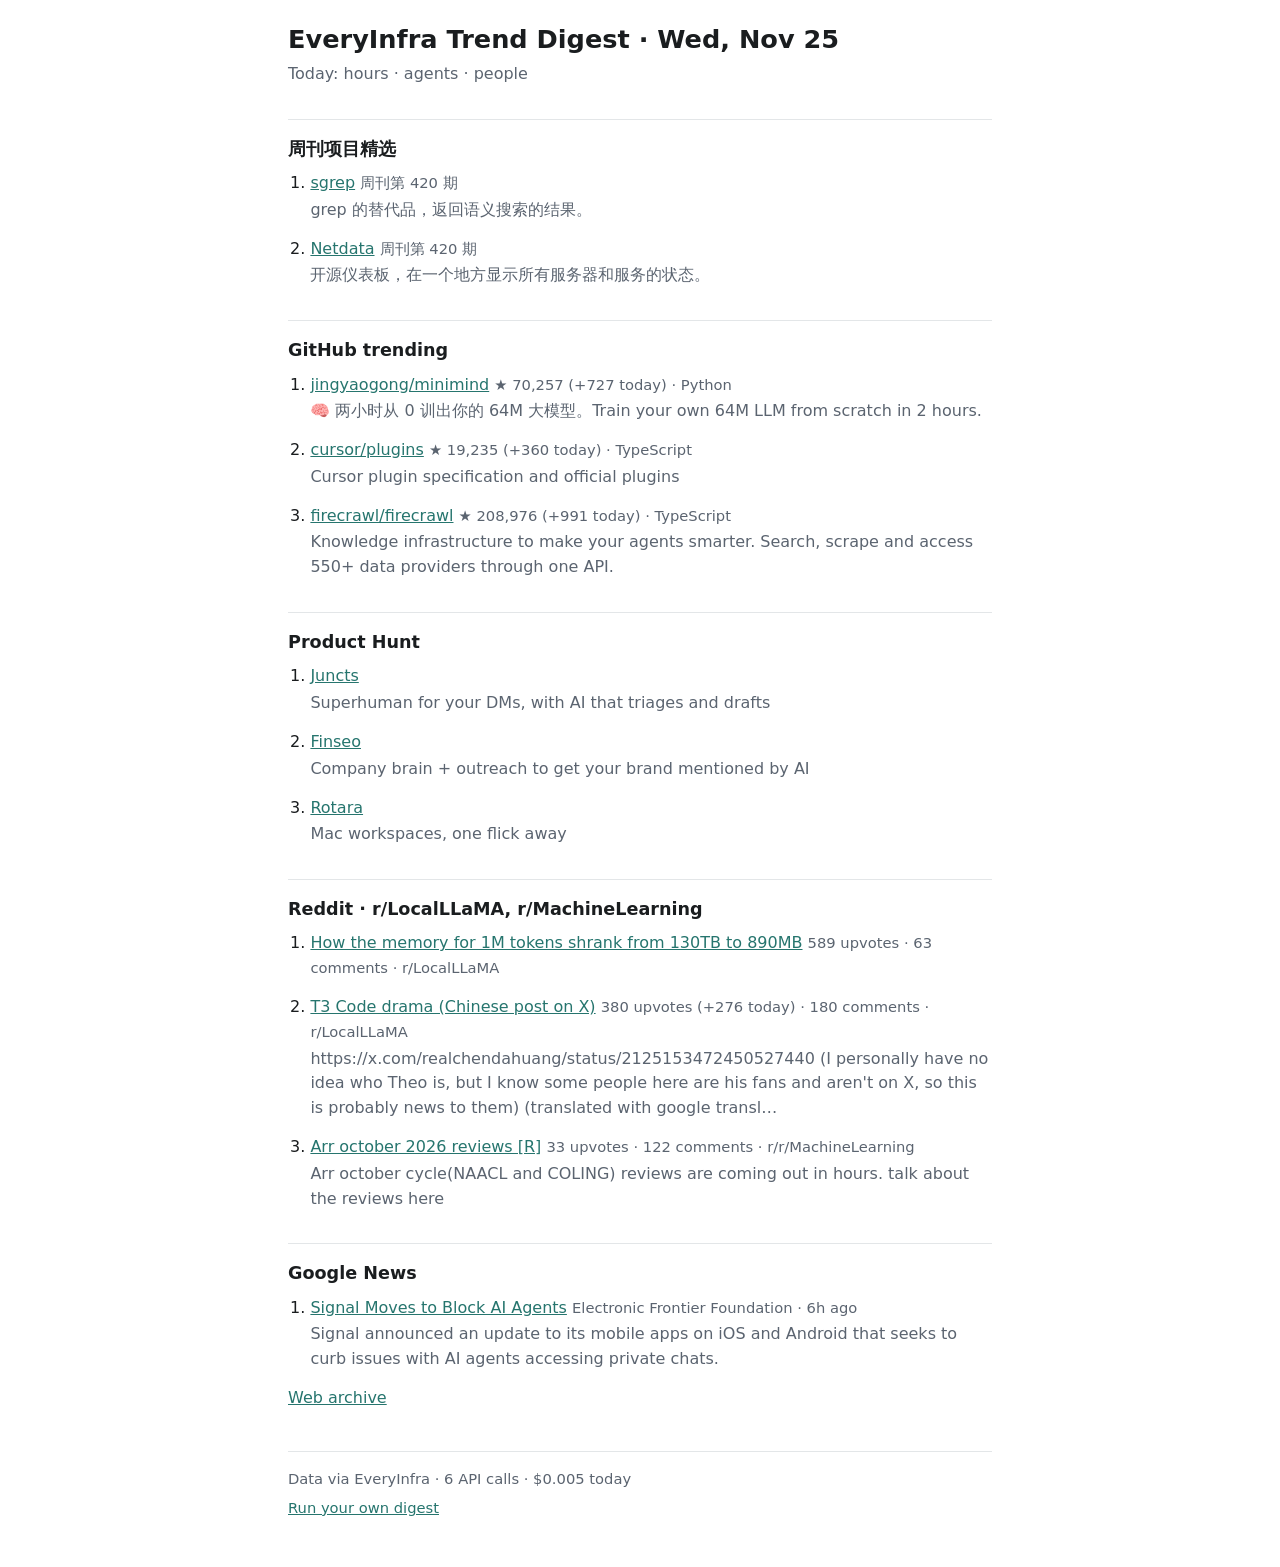
==== docs/archive/2026-11-25.html @ 0723912d "Digest for 2026-11-25" ====
<!doctype html>
<html lang="en">
<head>
<meta charset="utf-8">
<meta name="viewport" content="width=device-width, initial-scale=1">
<title>EveryInfra Trend Digest · Wed, Nov 25</title>
<meta name="description" content="Trend digest for 2026-11-25: hours, agents, people.">
<meta property="og:title" content="EveryInfra Trend Digest · Wed, Nov 25">
<meta property="og:description" content="Trend digest for 2026-11-25: hours, agents, people.">
<link rel="stylesheet" href="../assets/style.css">
</head>
<body>
<main>
<header>
<h1>EveryInfra Trend Digest · Wed, Nov 25</h1>
<p class="keywords">Today: hours · agents · people</p>
</header>
<section id="ruanyf_weekly">
<h2>周刊项目精选</h2>
<ol>
<li><p class="item-title"><a href="https://github.com/arunsupe/semantic-grep" rel="noopener">sgrep</a> <span class="metric">周刊第 420 期</span></p><p class="summary">grep 的替代品，返回语义搜索的结果。</p></li>
<li><p class="item-title"><a href="https://github.com/netdata/netdata" rel="noopener">Netdata</a> <span class="metric">周刊第 420 期</span></p><p class="summary">开源仪表板，在一个地方显示所有服务器和服务的状态。</p></li>
</ol>
</section>
<section id="github">
<h2>GitHub trending</h2>
<ol>
<li><p class="item-title"><a href="https://github.com/jingyaogong/minimind" rel="noopener">jingyaogong/minimind</a> <span class="metric">★ 70,257 (+727 today) · Python</span></p><p class="summary">🧠 两小时从 0 训出你的 64M 大模型。Train your own 64M LLM from scratch in 2 hours.</p></li>
<li><p class="item-title"><a href="https://github.com/cursor/plugins" rel="noopener">cursor/plugins</a> <span class="metric">★ 19,235 (+360 today) · TypeScript</span></p><p class="summary">Cursor plugin specification and official plugins</p></li>
<li><p class="item-title"><a href="https://github.com/firecrawl/firecrawl" rel="noopener">firecrawl/firecrawl</a> <span class="metric">★ 208,976 (+991 today) · TypeScript</span></p><p class="summary">Knowledge infrastructure to make your agents smarter. Search, scrape and access 550+ data providers through one API.</p></li>
</ol>
</section>
<section id="producthunt">
<h2>Product Hunt</h2>
<ol>
<li><p class="item-title"><a href="https://www.producthunt.com/products/juncts" rel="noopener">Juncts</a></p><p class="summary">Superhuman for your DMs, with AI that triages and drafts</p></li>
<li><p class="item-title"><a href="https://www.producthunt.com/products/finseo-ai" rel="noopener">Finseo</a></p><p class="summary">Company brain + outreach to get your brand mentioned by AI</p></li>
<li><p class="item-title"><a href="https://www.producthunt.com/products/rotara" rel="noopener">Rotara</a></p><p class="summary">Mac workspaces, one flick away</p></li>
</ol>
</section>
<section id="reddit">
<h2>Reddit · r/LocalLLaMA, r/MachineLearning</h2>
<ol>
<li><p class="item-title"><a href="https://www.reddit.com/r/LocalLLaMA/comments/1y4kikk/how_the_memory_for_1m_tokens_shrank_from_130tb_to/" rel="noopener">How the memory for 1M tokens shrank from 130TB to 890MB</a> <span class="metric">589 upvotes · 63 comments · r/LocalLLaMA</span></p></li>
<li><p class="item-title"><a href="https://www.reddit.com/r/LocalLLaMA/comments/1y4atw3/t3_code_drama_chinese_post_on_x/" rel="noopener">T3 Code drama (Chinese post on X)</a> <span class="metric">380 upvotes (+276 today) · 180 comments · r/LocalLLaMA</span></p><p class="summary">https://x.com/realchendahuang/status/2125153472450527440 (I personally have no idea who Theo is, but I know some people here are his fans and aren&#x27;t on X, so this is probably news to them) (translated with google transl…</p></li>
<li><p class="item-title"><a href="https://www.reddit.com/r/MachineLearning/comments/1y483vx/arr_october_2026_reviews_r/" rel="noopener">Arr october 2026 reviews [R]</a> <span class="metric">33 upvotes · 122 comments · r/r/MachineLearning</span></p><p class="summary">Arr october cycle(NAACL and COLING) reviews are coming out in hours. talk about the reviews here</p></li>
</ol>
</section>
<section id="google_news">
<h2>Google News</h2>
<ol>
<li><p class="item-title"><a href="https://www.eff.org/deeplinks/2026/11/signal-now-blocks-ai-agents" rel="noopener">Signal Moves to Block AI Agents</a> <span class="metric">Electronic Frontier Foundation · 6h ago</span></p><p class="summary">Signal announced an update to its mobile apps on iOS and Android that seeks to curb issues with AI agents accessing private chats.</p></li>
</ol>
</section>
<nav class="archive"><a href="../index.html">Web archive</a></nav>
<footer>
<p>Data via EveryInfra · 6 API calls · $0.005 today</p>
<p><a href="https://github.com/everyinfra/trend-digest?utm_source=web-digest" rel="noopener">Run your own digest</a></p>
</footer>
</main>
</body>
</html>
---- docs/assets/style.css ----
:root {
  color-scheme: light dark;
  --bg: #ffffff;
  --text: #1a1d1f;
  --muted: #5b6470;
  --accent: #26756e;
  --line: #e3e6e8;
}
@media (prefers-color-scheme: dark) {
  :root {
    --bg: #111418;
    --text: #e6e8ea;
    --muted: #9aa3ad;
    --accent: #3fbfb4;
    --line: #2a2f35;
  }
}
* { box-sizing: border-box; }
body {
  margin: 0;
  background: var(--bg);
  color: var(--text);
  font: 16px/1.55 system-ui, -apple-system, "Segoe UI", Roboto, "PingFang SC", "Microsoft YaHei", sans-serif;
}
main { max-width: 46rem; margin: 0 auto; padding: 24px 16px 48px; overflow-wrap: anywhere; }
h1 { font-size: 1.6rem; line-height: 1.25; margin: 0 0 6px; }
h2 { font-size: 1.1rem; margin: 32px 0 8px; padding-top: 16px; border-top: 1px solid var(--line); }
a { color: var(--accent); }
ol, ul { padding-left: 1.4rem; margin: 0; }
li { margin: 0 0 14px; }
p { margin: 0; }
.keywords, .metric, .summary, footer { color: var(--muted); }
.metric { font-size: 0.92em; white-space: normal; }
.summary, .why { margin-top: 2px; }
.archive ul { list-style: none; padding: 0; }
footer { margin-top: 40px; padding-top: 16px; border-top: 1px solid var(--line); font-size: 0.92em; }
footer p + p { margin-top: 6px; }
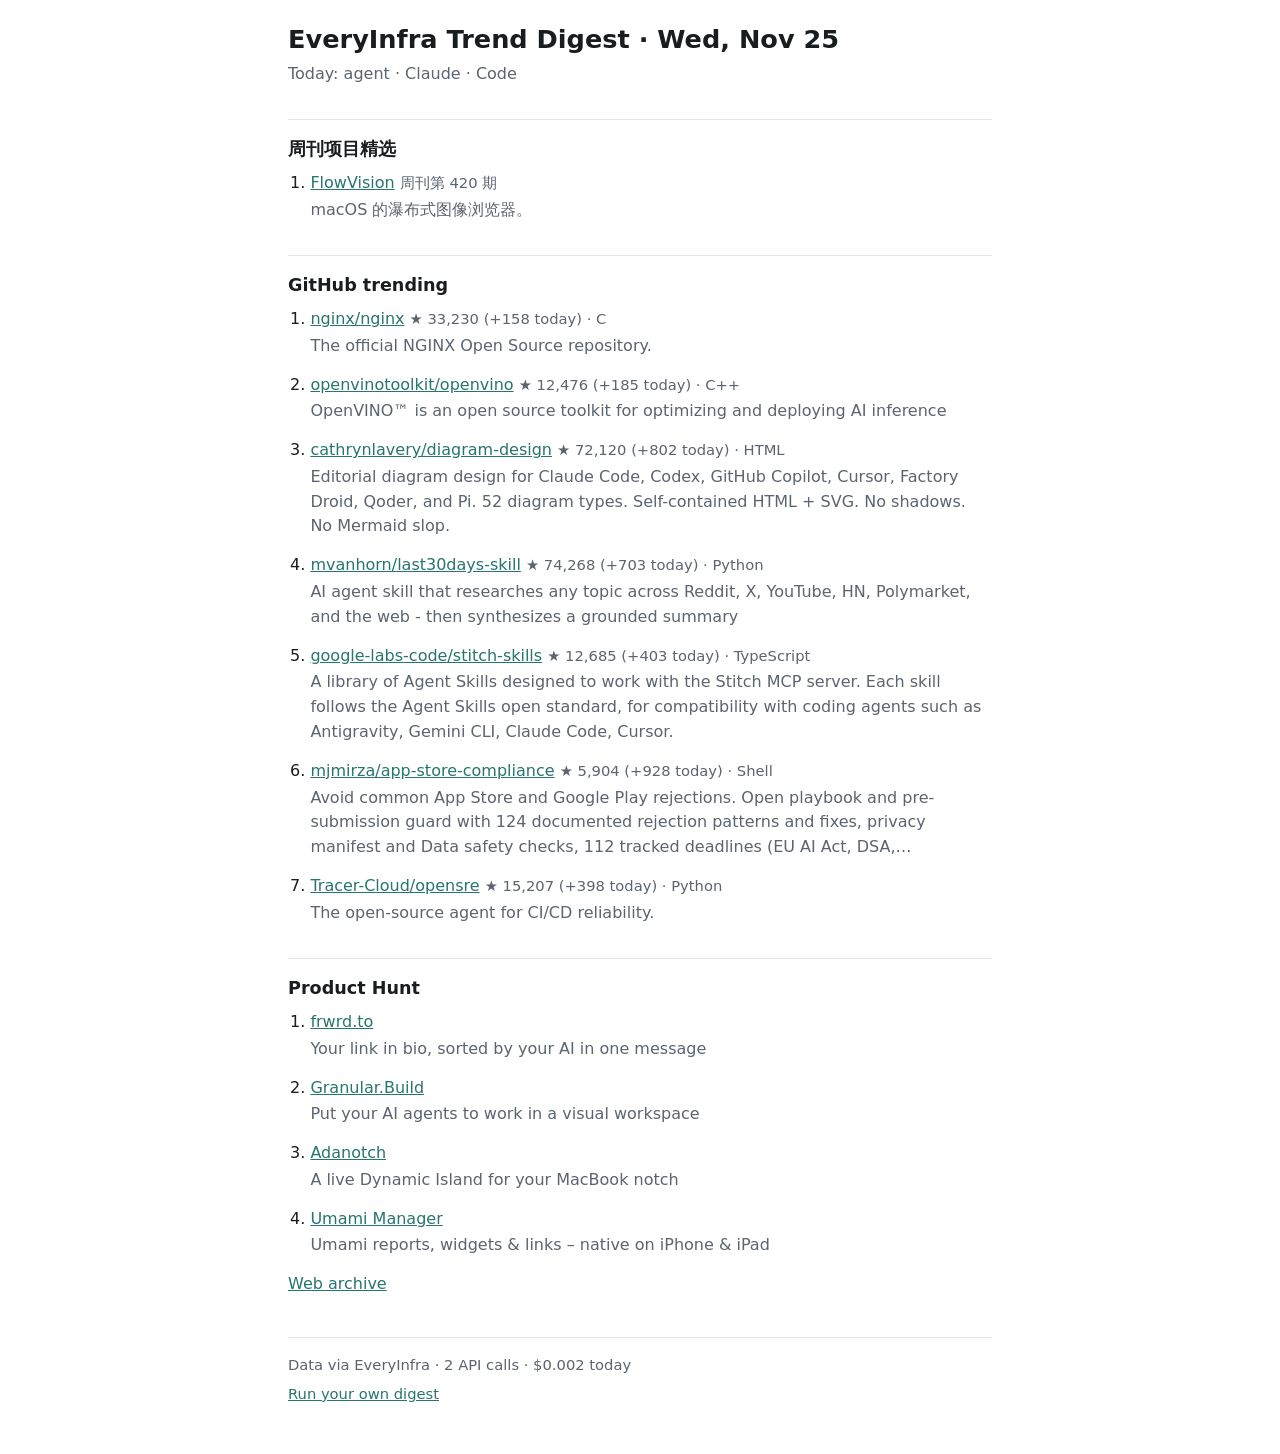
==== commit f97324a6: "Digest for 2026-11-25" ====
--- a/docs/archive/2026-11-25.html
+++ b/docs/archive/2026-11-25.html
@@ -4,57 +4,47 @@
 <meta charset="utf-8">
 <meta name="viewport" content="width=device-width, initial-scale=1">
 <title>EveryInfra Trend Digest · Wed, Nov 25</title>
-<meta name="description" content="Trend digest for 2026-11-25: hours, agents, people.">
+<meta name="description" content="Trend digest for 2026-11-25: agent, Claude, Code.">
 <meta property="og:title" content="EveryInfra Trend Digest · Wed, Nov 25">
-<meta property="og:description" content="Trend digest for 2026-11-25: hours, agents, people.">
+<meta property="og:description" content="Trend digest for 2026-11-25: agent, Claude, Code.">
 <link rel="stylesheet" href="../assets/style.css">
 </head>
 <body>
 <main>
 <header>
 <h1>EveryInfra Trend Digest · Wed, Nov 25</h1>
-<p class="keywords">Today: hours · agents · people</p>
+<p class="keywords">Today: agent · Claude · Code</p>
 </header>
 <section id="ruanyf_weekly">
 <h2>周刊项目精选</h2>
 <ol>
-<li><p class="item-title"><a href="https://github.com/arunsupe/semantic-grep" rel="noopener">sgrep</a> <span class="metric">周刊第 420 期</span></p><p class="summary">grep 的替代品，返回语义搜索的结果。</p></li>
-<li><p class="item-title"><a href="https://github.com/netdata/netdata" rel="noopener">Netdata</a> <span class="metric">周刊第 420 期</span></p><p class="summary">开源仪表板，在一个地方显示所有服务器和服务的状态。</p></li>
+<li><p class="item-title"><a href="https://github.com/netdcy/flowvision" rel="noopener">FlowVision</a> <span class="metric">周刊第 420 期</span></p><p class="summary">macOS 的瀑布式图像浏览器。</p></li>
 </ol>
 </section>
 <section id="github">
 <h2>GitHub trending</h2>
 <ol>
-<li><p class="item-title"><a href="https://github.com/jingyaogong/minimind" rel="noopener">jingyaogong/minimind</a> <span class="metric">★ 70,257 (+727 today) · Python</span></p><p class="summary">🧠 两小时从 0 训出你的 64M 大模型。Train your own 64M LLM from scratch in 2 hours.</p></li>
-<li><p class="item-title"><a href="https://github.com/cursor/plugins" rel="noopener">cursor/plugins</a> <span class="metric">★ 19,235 (+360 today) · TypeScript</span></p><p class="summary">Cursor plugin specification and official plugins</p></li>
-<li><p class="item-title"><a href="https://github.com/firecrawl/firecrawl" rel="noopener">firecrawl/firecrawl</a> <span class="metric">★ 208,976 (+991 today) · TypeScript</span></p><p class="summary">Knowledge infrastructure to make your agents smarter. Search, scrape and access 550+ data providers through one API.</p></li>
+<li><p class="item-title"><a href="https://github.com/nginx/nginx" rel="noopener">nginx/nginx</a> <span class="metric">★ 33,230 (+158 today) · C</span></p><p class="summary">The official NGINX Open Source repository.</p></li>
+<li><p class="item-title"><a href="https://github.com/openvinotoolkit/openvino" rel="noopener">openvinotoolkit/openvino</a> <span class="metric">★ 12,476 (+185 today) · C++</span></p><p class="summary">OpenVINO™ is an open source toolkit for optimizing and deploying AI inference</p></li>
+<li><p class="item-title"><a href="https://github.com/cathrynlavery/diagram-design" rel="noopener">cathrynlavery/diagram-design</a> <span class="metric">★ 72,120 (+802 today) · HTML</span></p><p class="summary">Editorial diagram design for Claude Code, Codex, GitHub Copilot, Cursor, Factory Droid, Qoder, and Pi. 52 diagram types. Self-contained HTML + SVG. No shadows. No Mermaid slop.</p></li>
+<li><p class="item-title"><a href="https://github.com/mvanhorn/last30days-skill" rel="noopener">mvanhorn/last30days-skill</a> <span class="metric">★ 74,268 (+703 today) · Python</span></p><p class="summary">AI agent skill that researches any topic across Reddit, X, YouTube, HN, Polymarket, and the web - then synthesizes a grounded summary</p></li>
+<li><p class="item-title"><a href="https://github.com/google-labs-code/stitch-skills" rel="noopener">google-labs-code/stitch-skills</a> <span class="metric">★ 12,685 (+403 today) · TypeScript</span></p><p class="summary">A library of Agent Skills designed to work with the Stitch MCP server. Each skill follows the Agent Skills open standard, for compatibility with coding agents such as Antigravity, Gemini CLI, Claude Code, Cursor.</p></li>
+<li><p class="item-title"><a href="https://github.com/mjmirza/app-store-compliance" rel="noopener">mjmirza/app-store-compliance</a> <span class="metric">★ 5,904 (+928 today) · Shell</span></p><p class="summary">Avoid common App Store and Google Play rejections. Open playbook and pre-submission guard with 124 documented rejection patterns and fixes, privacy manifest and Data safety checks, 112 tracked deadlines (EU AI Act, DSA,…</p></li>
+<li><p class="item-title"><a href="https://github.com/Tracer-Cloud/opensre" rel="noopener">Tracer-Cloud/opensre</a> <span class="metric">★ 15,207 (+398 today) · Python</span></p><p class="summary">The open-source agent for CI/CD reliability.</p></li>
 </ol>
 </section>
 <section id="producthunt">
 <h2>Product Hunt</h2>
 <ol>
-<li><p class="item-title"><a href="https://www.producthunt.com/products/juncts" rel="noopener">Juncts</a></p><p class="summary">Superhuman for your DMs, with AI that triages and drafts</p></li>
-<li><p class="item-title"><a href="https://www.producthunt.com/products/finseo-ai" rel="noopener">Finseo</a></p><p class="summary">Company brain + outreach to get your brand mentioned by AI</p></li>
-<li><p class="item-title"><a href="https://www.producthunt.com/products/rotara" rel="noopener">Rotara</a></p><p class="summary">Mac workspaces, one flick away</p></li>
-</ol>
-</section>
-<section id="reddit">
-<h2>Reddit · r/LocalLLaMA, r/MachineLearning</h2>
-<ol>
-<li><p class="item-title"><a href="https://www.reddit.com/r/LocalLLaMA/comments/1y4kikk/how_the_memory_for_1m_tokens_shrank_from_130tb_to/" rel="noopener">How the memory for 1M tokens shrank from 130TB to 890MB</a> <span class="metric">589 upvotes · 63 comments · r/LocalLLaMA</span></p></li>
-<li><p class="item-title"><a href="https://www.reddit.com/r/LocalLLaMA/comments/1y4atw3/t3_code_drama_chinese_post_on_x/" rel="noopener">T3 Code drama (Chinese post on X)</a> <span class="metric">380 upvotes (+276 today) · 180 comments · r/LocalLLaMA</span></p><p class="summary">https://x.com/realchendahuang/status/2125153472450527440 (I personally have no idea who Theo is, but I know some people here are his fans and aren&#x27;t on X, so this is probably news to them) (translated with google transl…</p></li>
-<li><p class="item-title"><a href="https://www.reddit.com/r/MachineLearning/comments/1y483vx/arr_october_2026_reviews_r/" rel="noopener">Arr october 2026 reviews [R]</a> <span class="metric">33 upvotes · 122 comments · r/r/MachineLearning</span></p><p class="summary">Arr october cycle(NAACL and COLING) reviews are coming out in hours. talk about the reviews here</p></li>
-</ol>
-</section>
-<section id="google_news">
-<h2>Google News</h2>
-<ol>
-<li><p class="item-title"><a href="https://www.eff.org/deeplinks/2026/11/signal-now-blocks-ai-agents" rel="noopener">Signal Moves to Block AI Agents</a> <span class="metric">Electronic Frontier Foundation · 6h ago</span></p><p class="summary">Signal announced an update to its mobile apps on iOS and Android that seeks to curb issues with AI agents accessing private chats.</p></li>
+<li><p class="item-title"><a href="https://www.producthunt.com/products/frwrd-to" rel="noopener">frwrd.to</a></p><p class="summary">Your link in bio, sorted by your AI in one message</p></li>
+<li><p class="item-title"><a href="https://www.producthunt.com/products/granular-build" rel="noopener">Granular.Build</a></p><p class="summary">Put your AI agents to work in a visual workspace</p></li>
+<li><p class="item-title"><a href="https://www.producthunt.com/products/adanotch" rel="noopener">Adanotch</a></p><p class="summary">A live Dynamic Island for your MacBook notch</p></li>
+<li><p class="item-title"><a href="https://www.producthunt.com/products/umami-manager" rel="noopener">Umami Manager</a></p><p class="summary">Umami reports, widgets &amp; links – native on iPhone &amp; iPad</p></li>
 </ol>
 </section>
 <nav class="archive"><a href="../index.html">Web archive</a></nav>
 <footer>
-<p>Data via EveryInfra · 6 API calls · $0.005 today</p>
+<p>Data via EveryInfra · 2 API calls · $0.002 today</p>
 <p><a href="https://github.com/everyinfra/trend-digest?utm_source=web-digest" rel="noopener">Run your own digest</a></p>
 </footer>
 </main>
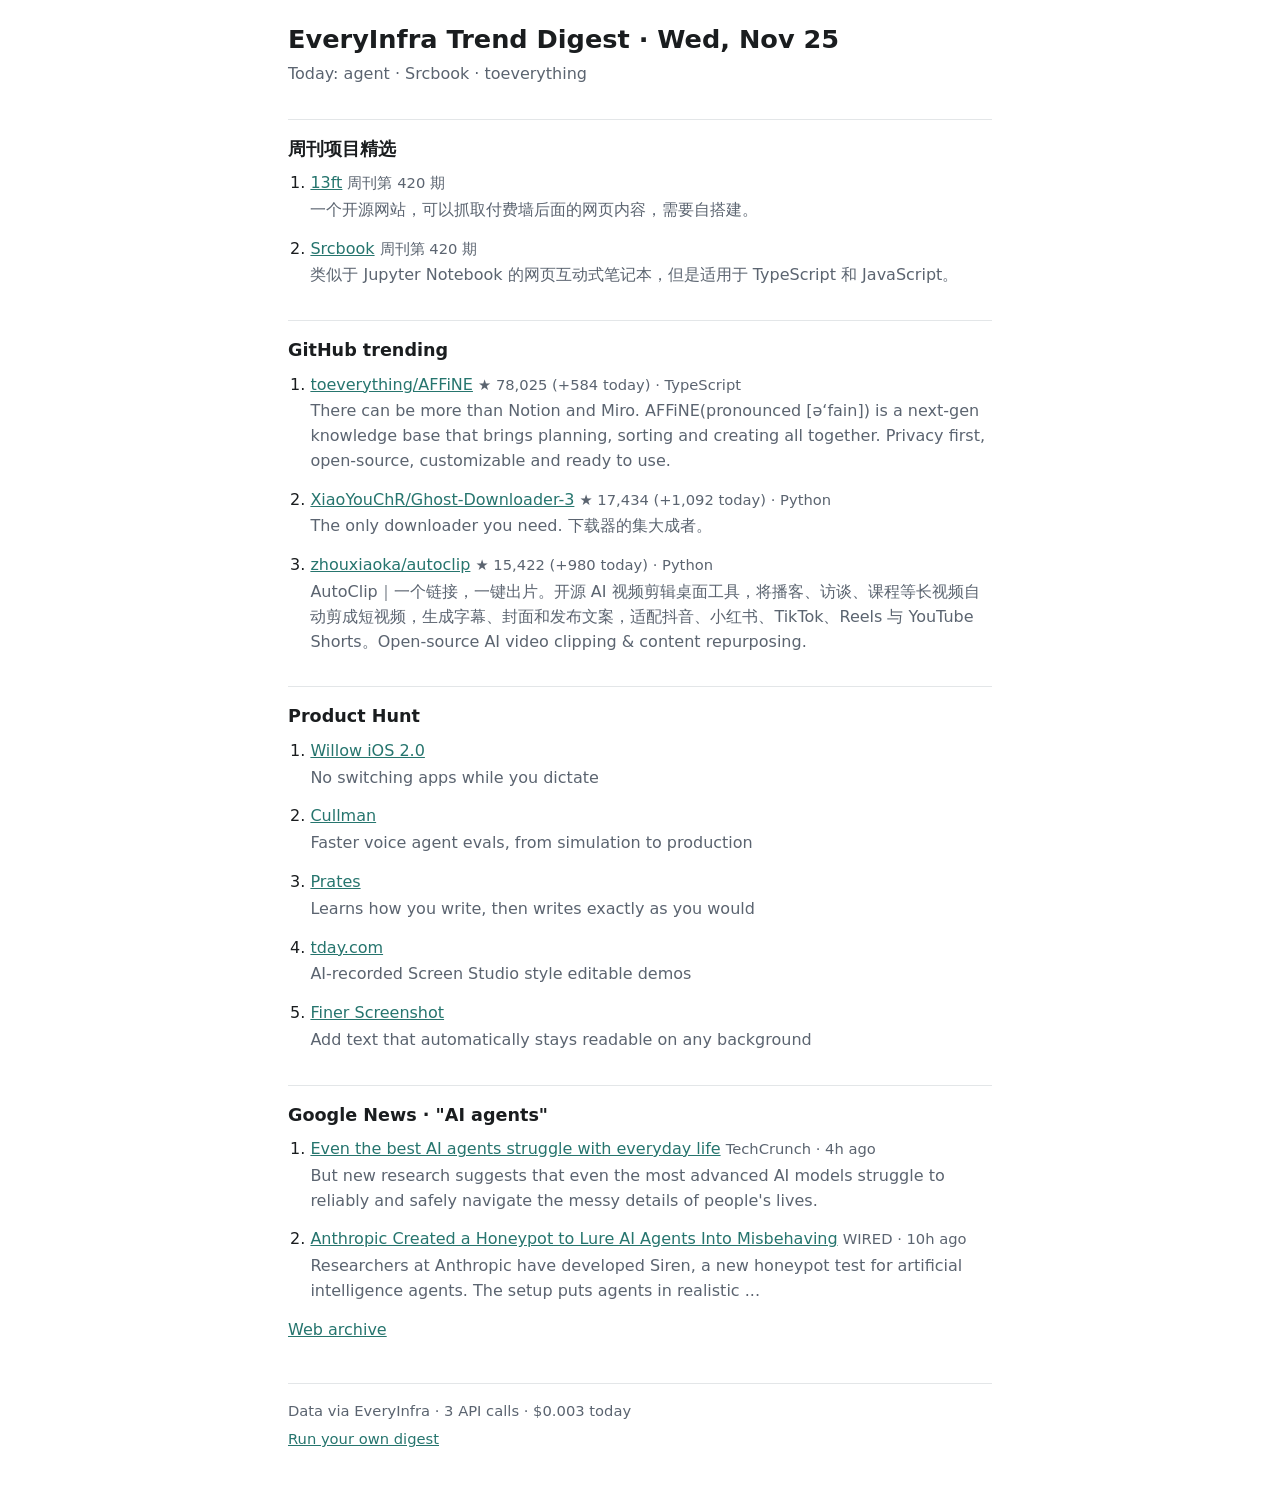
==== commit 896c544a: "Digest for 2026-11-25" ====
--- a/docs/archive/2026-11-25.html
+++ b/docs/archive/2026-11-25.html
@@ -4,47 +4,52 @@
 <meta charset="utf-8">
 <meta name="viewport" content="width=device-width, initial-scale=1">
 <title>EveryInfra Trend Digest · Wed, Nov 25</title>
-<meta name="description" content="Trend digest for 2026-11-25: agent, Claude, Code.">
+<meta name="description" content="Trend digest for 2026-11-25: agent, Srcbook, toeverything.">
 <meta property="og:title" content="EveryInfra Trend Digest · Wed, Nov 25">
-<meta property="og:description" content="Trend digest for 2026-11-25: agent, Claude, Code.">
+<meta property="og:description" content="Trend digest for 2026-11-25: agent, Srcbook, toeverything.">
 <link rel="stylesheet" href="../assets/style.css">
 </head>
 <body>
 <main>
 <header>
 <h1>EveryInfra Trend Digest · Wed, Nov 25</h1>
-<p class="keywords">Today: agent · Claude · Code</p>
+<p class="keywords">Today: agent · Srcbook · toeverything</p>
 </header>
 <section id="ruanyf_weekly">
 <h2>周刊项目精选</h2>
 <ol>
-<li><p class="item-title"><a href="https://github.com/netdcy/flowvision" rel="noopener">FlowVision</a> <span class="metric">周刊第 420 期</span></p><p class="summary">macOS 的瀑布式图像浏览器。</p></li>
+<li><p class="item-title"><a href="https://github.com/wasi-master/13ft" rel="noopener">13ft</a> <span class="metric">周刊第 420 期</span></p><p class="summary">一个开源网站，可以抓取付费墙后面的网页内容，需要自搭建。</p></li>
+<li><p class="item-title"><a href="https://github.com/srcbookdev/srcbook" rel="noopener">Srcbook</a> <span class="metric">周刊第 420 期</span></p><p class="summary">类似于 Jupyter Notebook 的网页互动式笔记本，但是适用于 TypeScript 和 JavaScript。</p></li>
 </ol>
 </section>
 <section id="github">
 <h2>GitHub trending</h2>
 <ol>
-<li><p class="item-title"><a href="https://github.com/nginx/nginx" rel="noopener">nginx/nginx</a> <span class="metric">★ 33,230 (+158 today) · C</span></p><p class="summary">The official NGINX Open Source repository.</p></li>
-<li><p class="item-title"><a href="https://github.com/openvinotoolkit/openvino" rel="noopener">openvinotoolkit/openvino</a> <span class="metric">★ 12,476 (+185 today) · C++</span></p><p class="summary">OpenVINO™ is an open source toolkit for optimizing and deploying AI inference</p></li>
-<li><p class="item-title"><a href="https://github.com/cathrynlavery/diagram-design" rel="noopener">cathrynlavery/diagram-design</a> <span class="metric">★ 72,120 (+802 today) · HTML</span></p><p class="summary">Editorial diagram design for Claude Code, Codex, GitHub Copilot, Cursor, Factory Droid, Qoder, and Pi. 52 diagram types. Self-contained HTML + SVG. No shadows. No Mermaid slop.</p></li>
-<li><p class="item-title"><a href="https://github.com/mvanhorn/last30days-skill" rel="noopener">mvanhorn/last30days-skill</a> <span class="metric">★ 74,268 (+703 today) · Python</span></p><p class="summary">AI agent skill that researches any topic across Reddit, X, YouTube, HN, Polymarket, and the web - then synthesizes a grounded summary</p></li>
-<li><p class="item-title"><a href="https://github.com/google-labs-code/stitch-skills" rel="noopener">google-labs-code/stitch-skills</a> <span class="metric">★ 12,685 (+403 today) · TypeScript</span></p><p class="summary">A library of Agent Skills designed to work with the Stitch MCP server. Each skill follows the Agent Skills open standard, for compatibility with coding agents such as Antigravity, Gemini CLI, Claude Code, Cursor.</p></li>
-<li><p class="item-title"><a href="https://github.com/mjmirza/app-store-compliance" rel="noopener">mjmirza/app-store-compliance</a> <span class="metric">★ 5,904 (+928 today) · Shell</span></p><p class="summary">Avoid common App Store and Google Play rejections. Open playbook and pre-submission guard with 124 documented rejection patterns and fixes, privacy manifest and Data safety checks, 112 tracked deadlines (EU AI Act, DSA,…</p></li>
-<li><p class="item-title"><a href="https://github.com/Tracer-Cloud/opensre" rel="noopener">Tracer-Cloud/opensre</a> <span class="metric">★ 15,207 (+398 today) · Python</span></p><p class="summary">The open-source agent for CI/CD reliability.</p></li>
+<li><p class="item-title"><a href="https://github.com/toeverything/AFFiNE" rel="noopener">toeverything/AFFiNE</a> <span class="metric">★ 78,025 (+584 today) · TypeScript</span></p><p class="summary">There can be more than Notion and Miro. AFFiNE(pronounced [ə‘fain]) is a next-gen knowledge base that brings planning, sorting and creating all together. Privacy first, open-source, customizable and ready to use.</p></li>
+<li><p class="item-title"><a href="https://github.com/XiaoYouChR/Ghost-Downloader-3" rel="noopener">XiaoYouChR/Ghost-Downloader-3</a> <span class="metric">★ 17,434 (+1,092 today) · Python</span></p><p class="summary">The only downloader you need. 下载器的集大成者。</p></li>
+<li><p class="item-title"><a href="https://github.com/zhouxiaoka/autoclip" rel="noopener">zhouxiaoka/autoclip</a> <span class="metric">★ 15,422 (+980 today) · Python</span></p><p class="summary">AutoClip｜一个链接，一键出片。开源 AI 视频剪辑桌面工具，将播客、访谈、课程等长视频自动剪成短视频，生成字幕、封面和发布文案，适配抖音、小红书、TikTok、Reels 与 YouTube Shorts。Open-source AI video clipping &amp; content repurposing.</p></li>
 </ol>
 </section>
 <section id="producthunt">
 <h2>Product Hunt</h2>
 <ol>
-<li><p class="item-title"><a href="https://www.producthunt.com/products/frwrd-to" rel="noopener">frwrd.to</a></p><p class="summary">Your link in bio, sorted by your AI in one message</p></li>
-<li><p class="item-title"><a href="https://www.producthunt.com/products/granular-build" rel="noopener">Granular.Build</a></p><p class="summary">Put your AI agents to work in a visual workspace</p></li>
-<li><p class="item-title"><a href="https://www.producthunt.com/products/adanotch" rel="noopener">Adanotch</a></p><p class="summary">A live Dynamic Island for your MacBook notch</p></li>
-<li><p class="item-title"><a href="https://www.producthunt.com/products/umami-manager" rel="noopener">Umami Manager</a></p><p class="summary">Umami reports, widgets &amp; links – native on iPhone &amp; iPad</p></li>
+<li><p class="item-title"><a href="https://www.producthunt.com/products/willow-voice" rel="noopener">Willow iOS 2.0</a></p><p class="summary">No switching apps while you dictate</p></li>
+<li><p class="item-title"><a href="https://www.producthunt.com/products/cullman" rel="noopener">Cullman</a></p><p class="summary">Faster voice agent evals, from simulation to production</p></li>
+<li><p class="item-title"><a href="https://www.producthunt.com/products/prates" rel="noopener">Prates</a></p><p class="summary">Learns how you write, then writes exactly as you would</p></li>
+<li><p class="item-title"><a href="https://www.producthunt.com/products/tday" rel="noopener">tday.com</a></p><p class="summary">AI-recorded Screen Studio style editable demos</p></li>
+<li><p class="item-title"><a href="https://www.producthunt.com/products/finer-screenshot" rel="noopener">Finer Screenshot</a></p><p class="summary">Add text that automatically stays readable on any background</p></li>
+</ol>
+</section>
+<section id="google_news">
+<h2>Google News · &quot;AI agents&quot;</h2>
+<ol>
+<li><p class="item-title"><a href="https://techcrunch.com/2026/11/24/even-the-best-ai-agents-struggle-with-everyday-life/" rel="noopener">Even the best AI agents struggle with everyday life</a> <span class="metric">TechCrunch · 4h ago</span></p><p class="summary">But new research suggests that even the most advanced AI models struggle to reliably and safely navigate the messy details of people&#x27;s lives.</p></li>
+<li><p class="item-title"><a href="https://www.wired.com/story/ai-agents-can-get-honeypotted-too-aw/" rel="noopener">Anthropic Created a Honeypot to Lure AI Agents Into Misbehaving</a> <span class="metric">WIRED · 10h ago</span></p><p class="summary">Researchers at Anthropic have developed Siren, a new honeypot test for artificial intelligence agents. The setup puts agents in realistic ...</p></li>
 </ol>
 </section>
 <nav class="archive"><a href="../index.html">Web archive</a></nav>
 <footer>
-<p>Data via EveryInfra · 2 API calls · $0.002 today</p>
+<p>Data via EveryInfra · 3 API calls · $0.003 today</p>
 <p><a href="https://github.com/everyinfra/trend-digest?utm_source=web-digest" rel="noopener">Run your own digest</a></p>
 </footer>
 </main>
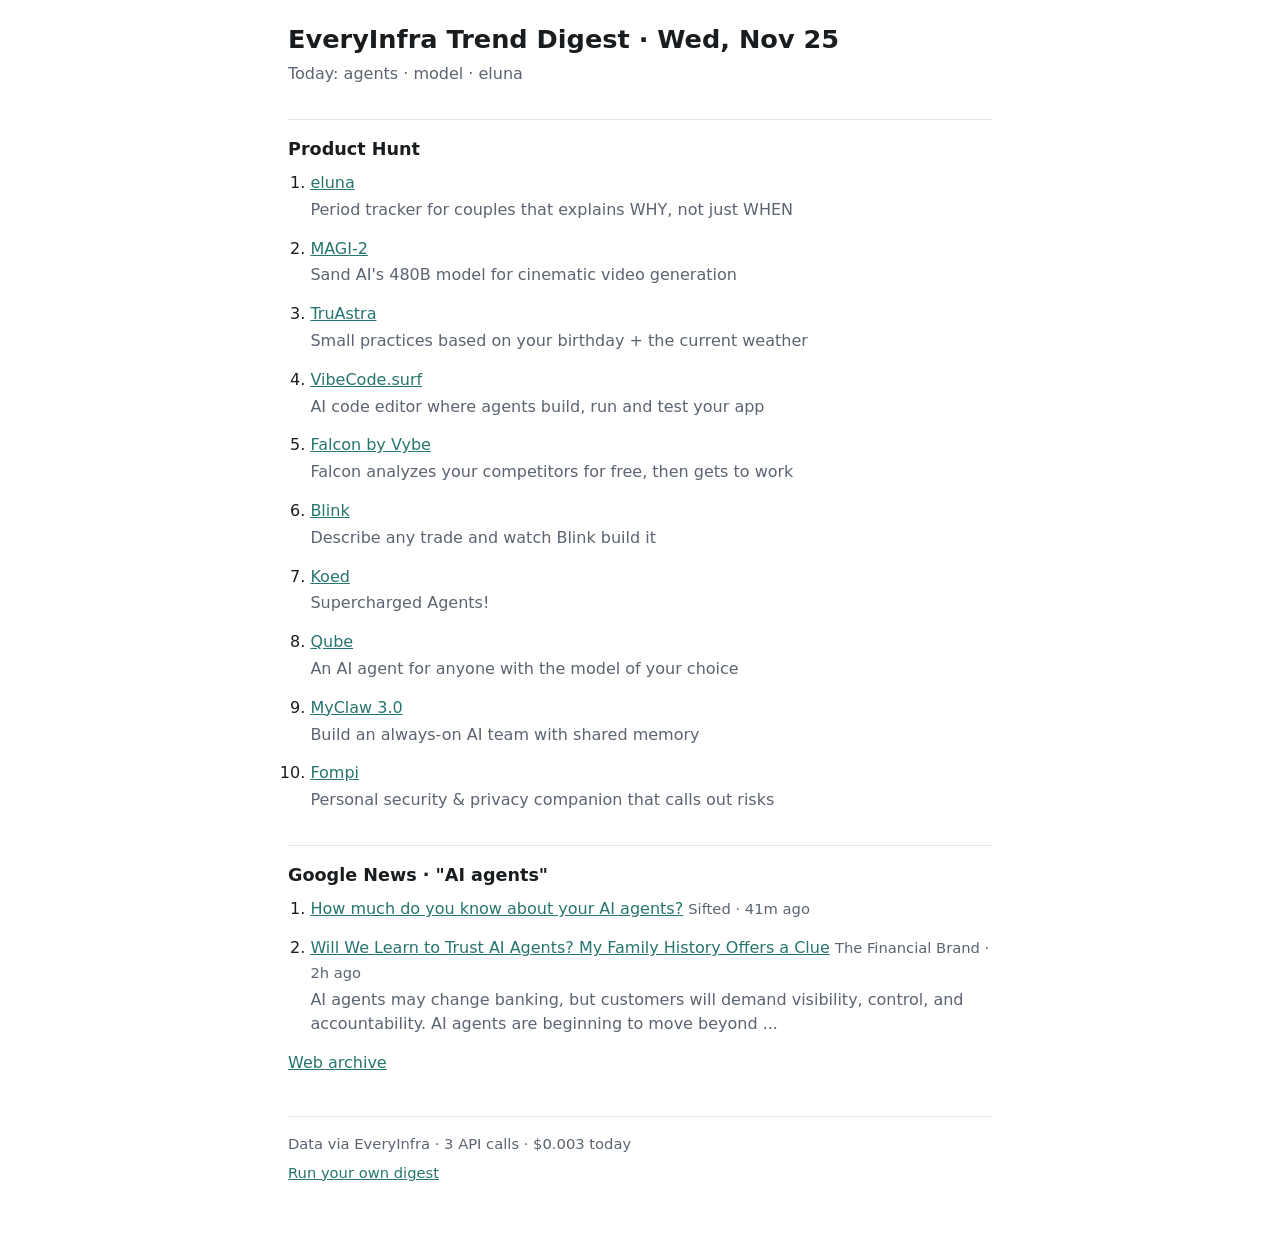
==== commit 338b018f: "Digest for 2026-11-25" ====
--- a/docs/archive/2026-11-25.html
+++ b/docs/archive/2026-11-25.html
@@ -4,47 +4,37 @@
 <meta charset="utf-8">
 <meta name="viewport" content="width=device-width, initial-scale=1">
 <title>EveryInfra Trend Digest · Wed, Nov 25</title>
-<meta name="description" content="Trend digest for 2026-11-25: agent, Srcbook, toeverything.">
+<meta name="description" content="Trend digest for 2026-11-25: agents, model, eluna.">
 <meta property="og:title" content="EveryInfra Trend Digest · Wed, Nov 25">
-<meta property="og:description" content="Trend digest for 2026-11-25: agent, Srcbook, toeverything.">
+<meta property="og:description" content="Trend digest for 2026-11-25: agents, model, eluna.">
 <link rel="stylesheet" href="../assets/style.css">
 </head>
 <body>
 <main>
 <header>
 <h1>EveryInfra Trend Digest · Wed, Nov 25</h1>
-<p class="keywords">Today: agent · Srcbook · toeverything</p>
+<p class="keywords">Today: agents · model · eluna</p>
 </header>
-<section id="ruanyf_weekly">
-<h2>周刊项目精选</h2>
-<ol>
-<li><p class="item-title"><a href="https://github.com/wasi-master/13ft" rel="noopener">13ft</a> <span class="metric">周刊第 420 期</span></p><p class="summary">一个开源网站，可以抓取付费墙后面的网页内容，需要自搭建。</p></li>
-<li><p class="item-title"><a href="https://github.com/srcbookdev/srcbook" rel="noopener">Srcbook</a> <span class="metric">周刊第 420 期</span></p><p class="summary">类似于 Jupyter Notebook 的网页互动式笔记本，但是适用于 TypeScript 和 JavaScript。</p></li>
-</ol>
-</section>
-<section id="github">
-<h2>GitHub trending</h2>
-<ol>
-<li><p class="item-title"><a href="https://github.com/toeverything/AFFiNE" rel="noopener">toeverything/AFFiNE</a> <span class="metric">★ 78,025 (+584 today) · TypeScript</span></p><p class="summary">There can be more than Notion and Miro. AFFiNE(pronounced [ə‘fain]) is a next-gen knowledge base that brings planning, sorting and creating all together. Privacy first, open-source, customizable and ready to use.</p></li>
-<li><p class="item-title"><a href="https://github.com/XiaoYouChR/Ghost-Downloader-3" rel="noopener">XiaoYouChR/Ghost-Downloader-3</a> <span class="metric">★ 17,434 (+1,092 today) · Python</span></p><p class="summary">The only downloader you need. 下载器的集大成者。</p></li>
-<li><p class="item-title"><a href="https://github.com/zhouxiaoka/autoclip" rel="noopener">zhouxiaoka/autoclip</a> <span class="metric">★ 15,422 (+980 today) · Python</span></p><p class="summary">AutoClip｜一个链接，一键出片。开源 AI 视频剪辑桌面工具，将播客、访谈、课程等长视频自动剪成短视频，生成字幕、封面和发布文案，适配抖音、小红书、TikTok、Reels 与 YouTube Shorts。Open-source AI video clipping &amp; content repurposing.</p></li>
-</ol>
-</section>
 <section id="producthunt">
 <h2>Product Hunt</h2>
 <ol>
-<li><p class="item-title"><a href="https://www.producthunt.com/products/willow-voice" rel="noopener">Willow iOS 2.0</a></p><p class="summary">No switching apps while you dictate</p></li>
-<li><p class="item-title"><a href="https://www.producthunt.com/products/cullman" rel="noopener">Cullman</a></p><p class="summary">Faster voice agent evals, from simulation to production</p></li>
-<li><p class="item-title"><a href="https://www.producthunt.com/products/prates" rel="noopener">Prates</a></p><p class="summary">Learns how you write, then writes exactly as you would</p></li>
-<li><p class="item-title"><a href="https://www.producthunt.com/products/tday" rel="noopener">tday.com</a></p><p class="summary">AI-recorded Screen Studio style editable demos</p></li>
-<li><p class="item-title"><a href="https://www.producthunt.com/products/finer-screenshot" rel="noopener">Finer Screenshot</a></p><p class="summary">Add text that automatically stays readable on any background</p></li>
+<li><p class="item-title"><a href="https://www.producthunt.com/products/eluna" rel="noopener">eluna</a></p><p class="summary">Period tracker for couples that explains WHY, not just WHEN</p></li>
+<li><p class="item-title"><a href="https://www.producthunt.com/products/magi-1" rel="noopener">MAGI-2</a></p><p class="summary">Sand AI&#x27;s 480B model for cinematic video generation</p></li>
+<li><p class="item-title"><a href="https://www.producthunt.com/products/truastra" rel="noopener">TruAstra</a></p><p class="summary">Small practices based on your birthday + the current weather</p></li>
+<li><p class="item-title"><a href="https://www.producthunt.com/products/vibecode-surf" rel="noopener">VibeCode.surf</a></p><p class="summary">AI code editor where agents build, run and test your app</p></li>
+<li><p class="item-title"><a href="https://www.producthunt.com/products/vybe-4" rel="noopener">Falcon by Vybe</a></p><p class="summary">Falcon analyzes your competitors for free, then gets to work</p></li>
+<li><p class="item-title"><a href="https://www.producthunt.com/products/blink-35" rel="noopener">Blink</a></p><p class="summary">Describe any trade and watch Blink build it</p></li>
+<li><p class="item-title"><a href="https://www.producthunt.com/products/koed" rel="noopener">Koed</a></p><p class="summary">Supercharged Agents!</p></li>
+<li><p class="item-title"><a href="https://www.producthunt.com/products/qube-6" rel="noopener">Qube</a></p><p class="summary">An AI agent for anyone with the model of your choice</p></li>
+<li><p class="item-title"><a href="https://www.producthunt.com/products/myclaw-3-0" rel="noopener">MyClaw 3.0</a></p><p class="summary">Build an always-on AI team with shared memory</p></li>
+<li><p class="item-title"><a href="https://www.producthunt.com/products/fompi" rel="noopener">Fompi</a></p><p class="summary">Personal security &amp; privacy companion that calls out risks</p></li>
 </ol>
 </section>
 <section id="google_news">
 <h2>Google News · &quot;AI agents&quot;</h2>
 <ol>
-<li><p class="item-title"><a href="https://techcrunch.com/2026/11/24/even-the-best-ai-agents-struggle-with-everyday-life/" rel="noopener">Even the best AI agents struggle with everyday life</a> <span class="metric">TechCrunch · 4h ago</span></p><p class="summary">But new research suggests that even the most advanced AI models struggle to reliably and safely navigate the messy details of people&#x27;s lives.</p></li>
-<li><p class="item-title"><a href="https://www.wired.com/story/ai-agents-can-get-honeypotted-too-aw/" rel="noopener">Anthropic Created a Honeypot to Lure AI Agents Into Misbehaving</a> <span class="metric">WIRED · 10h ago</span></p><p class="summary">Researchers at Anthropic have developed Siren, a new honeypot test for artificial intelligence agents. The setup puts agents in realistic ...</p></li>
+<li><p class="item-title"><a href="https://sifted.eu/articles/how-much-do-you-know-about-your-ai-agents-brnd/" rel="noopener">How much do you know about your AI agents?</a> <span class="metric">Sifted · 41m ago</span></p></li>
+<li><p class="item-title"><a href="https://thefinancialbrand.com/news/artificial-intelligence-banking/will-we-learn-to-trust-ai-agents-my-family-history-offers-a-clue-200890" rel="noopener">Will We Learn to Trust AI Agents? My Family History Offers a Clue</a> <span class="metric">The Financial Brand · 2h ago</span></p><p class="summary">AI agents may change banking, but customers will demand visibility, control, and accountability. AI agents are beginning to move beyond ...</p></li>
 </ol>
 </section>
 <nav class="archive"><a href="../index.html">Web archive</a></nav>
